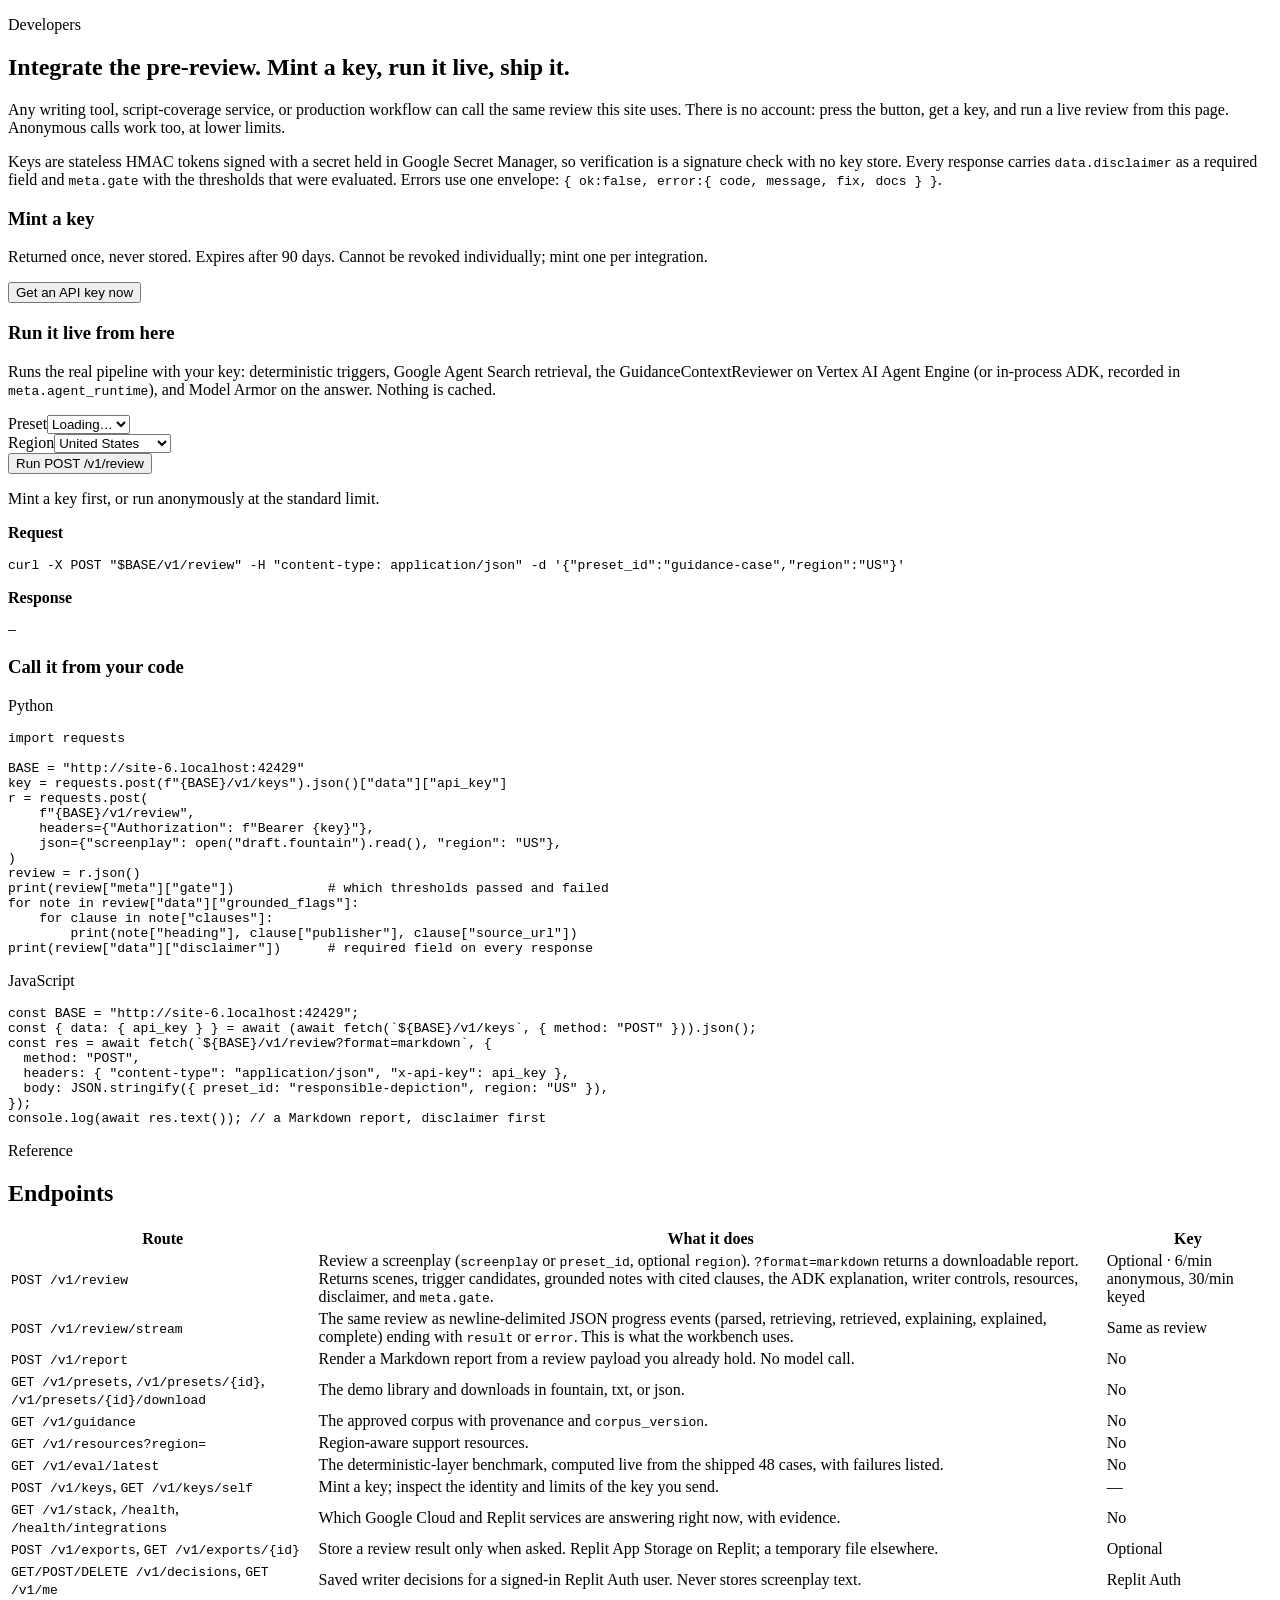
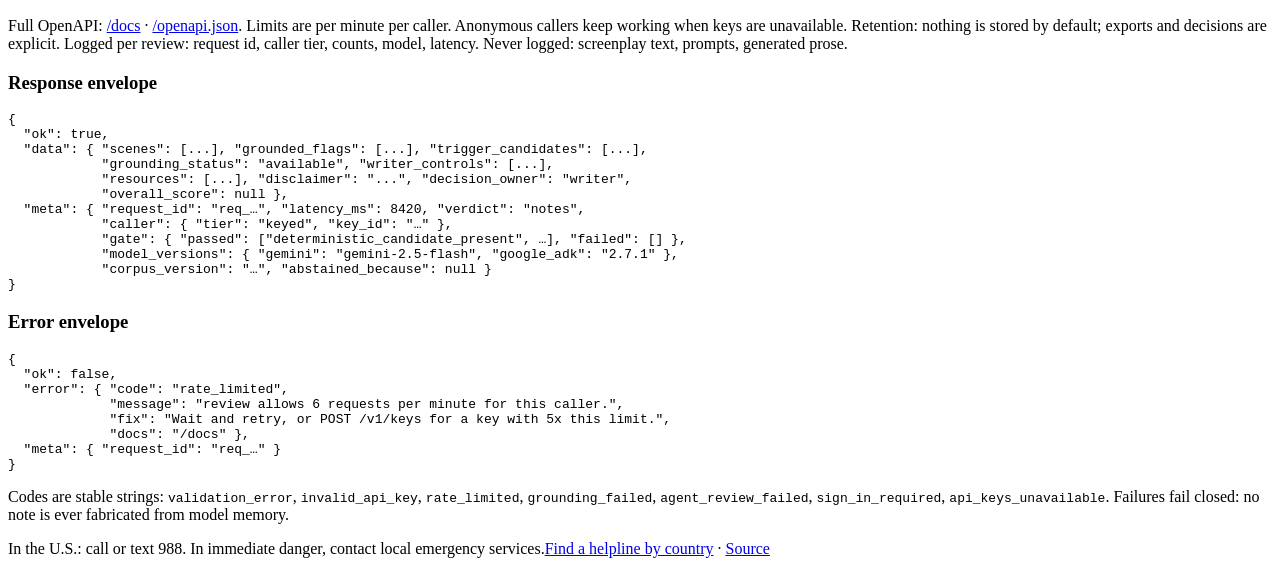
==== app/web/developers.html @ 669f7f49 "Presets, public API, Agent Engine, Model Armor, Replit adapters, live evaluation Six self-authored C" ====
<!doctype html>
<html lang="en" data-reading="plain">
<head>
  <meta charset="utf-8">
  <meta name="viewport" content="width=device-width, initial-scale=1">
  <meta name="description" content="Duty of Care public API: mint a key, run a review live, integrate the guidance-grounded pre-review into your own tools.">
  <title>Duty of Care · Developers</title>
  <link rel="stylesheet" href="/static/site.css">
</head>
<body>
  <main id="main">
    <section class="section shell"><p class="eyebrow">Developers</p><h2>Integrate the pre-review. Mint a key, run it live, ship it.</h2>
      <p class="deck" data-mode="plain">Any writing tool, script-coverage service, or production workflow can call the same review this site uses. There is no account: press the button, get a key, and run a live review from this page. Anonymous calls work too, at lower limits.</p>
      <p class="deck" data-mode="technical">Keys are stateless HMAC tokens signed with a secret held in Google Secret Manager, so verification is a signature check with no key store. Every response carries <code>data.disclaimer</code> as a required field and <code>meta.gate</code> with the thresholds that were evaluated. Errors use one envelope: <code>{ ok:false, error:{ code, message, fix, docs } }</code>.</p>
      <div class="steps">
        <article class="card"><h3>Mint a key</h3><p class="small">Returned once, never stored. Expires after 90 days. Cannot be revoked individually; mint one per integration.</p>
          <div class="actions"><button class="primary" type="button" data-mint>Get an API key now</button><button type="button" data-copy hidden>Copy</button><span class="small" data-mint-state></span></div>
          <div class="keybox" data-key hidden></div></article>
        <article class="card"><h3>Run it live from here</h3><p class="small">Runs the real pipeline with your key: deterministic triggers, Google Agent Search retrieval, the GuidanceContextReviewer on Vertex AI Agent Engine (or in-process ADK, recorded in <code>meta.agent_runtime</code>), and Model Armor on the answer. Nothing is cached.</p>
          <div class="runrow"><div><label for="run-preset">Preset</label><select id="run-preset"><option value="guidance-case">Loading…</option></select></div><div><label for="run-region">Region</label><select id="run-region"><option value="US">United States</option><option value="GB">United Kingdom</option><option value="CA">Canada</option><option value="AU">Australia</option></select></div><button class="primary" type="button" data-run>Run POST /v1/review</button></div>
          <p class="small" data-run-state>Mint a key first, or run anonymously at the standard limit.</p>
          <p class="small"><strong>Request</strong></p><pre data-curl>curl -X POST "$BASE/v1/review" -H "content-type: application/json" -d '{"preset_id":"guidance-case","region":"US"}'</pre>
          <p class="small"><strong>Response</strong> <span data-resp-meta></span></p><pre class="json" data-response>—</pre>
          <div class="actions" data-run-actions hidden><button type="button" data-dl-json>Download JSON</button><a class="btn" data-dl-md href="#">Download Markdown report</a></div></article>
        <article class="card"><h3>Call it from your code</h3>
          <p class="small">Python</p><pre>import requests

BASE = "<span data-base></span>"
key = requests.post(f"{BASE}/v1/keys").json()["data"]["api_key"]
r = requests.post(
    f"{BASE}/v1/review",
    headers={"Authorization": f"Bearer {key}"},
    json={"screenplay": open("draft.fountain").read(), "region": "US"},
)
review = r.json()
print(review["meta"]["gate"])            # which thresholds passed and failed
for note in review["data"]["grounded_flags"]:
    for clause in note["clauses"]:
        print(note["heading"], clause["publisher"], clause["source_url"])
print(review["data"]["disclaimer"])      # required field on every response</pre>
          <p class="small">JavaScript</p><pre>const BASE = "<span data-base></span>";
const { data: { api_key } } = await (await fetch(`${BASE}/v1/keys`, { method: "POST" })).json();
const res = await fetch(`${BASE}/v1/review?format=markdown`, {
  method: "POST",
  headers: { "content-type": "application/json", "x-api-key": api_key },
  body: JSON.stringify({ preset_id: "responsible-depiction", region: "US" }),
});
console.log(await res.text()); // a Markdown report, disclaimer first</pre></article>
      </div>
    </section>

    <section class="section shell"><p class="eyebrow">Reference</p><h2>Endpoints</h2>
      <div class="tablewrap"><table class="endpoints"><thead><tr><th>Route</th><th>What it does</th><th>Key</th></tr></thead><tbody>
        <tr><td><code>POST /v1/review</code></td><td>Review a screenplay (<code>screenplay</code> or <code>preset_id</code>, optional <code>region</code>). <code>?format=markdown</code> returns a downloadable report. Returns scenes, trigger candidates, grounded notes with cited clauses, the ADK explanation, writer controls, resources, disclaimer, and <code>meta.gate</code>.</td><td>Optional · 6/min anonymous, 30/min keyed</td></tr>
        <tr><td><code>POST /v1/review/stream</code></td><td>The same review as newline-delimited JSON progress events (parsed, retrieving, retrieved, explaining, explained, complete) ending with <code>result</code> or <code>error</code>. This is what the workbench uses.</td><td>Same as review</td></tr>
        <tr><td><code>POST /v1/report</code></td><td>Render a Markdown report from a review payload you already hold. No model call.</td><td>No</td></tr>
        <tr><td><code>GET /v1/presets</code>, <code>/v1/presets/{id}</code>, <code>/v1/presets/{id}/download</code></td><td>The demo library and downloads in fountain, txt, or json.</td><td>No</td></tr>
        <tr><td><code>GET /v1/guidance</code></td><td>The approved corpus with provenance and <code>corpus_version</code>.</td><td>No</td></tr>
        <tr><td><code>GET /v1/resources?region=</code></td><td>Region-aware support resources.</td><td>No</td></tr>
        <tr><td><code>GET /v1/eval/latest</code></td><td>The deterministic-layer benchmark, computed live from the shipped 48 cases, with failures listed.</td><td>No</td></tr>
        <tr><td><code>POST /v1/keys</code>, <code>GET /v1/keys/self</code></td><td>Mint a key; inspect the identity and limits of the key you send.</td><td>—</td></tr>
        <tr><td><code>GET /v1/stack</code>, <code>/health</code>, <code>/health/integrations</code></td><td>Which Google Cloud and Replit services are answering right now, with evidence.</td><td>No</td></tr>
        <tr><td><code>POST /v1/exports</code>, <code>GET /v1/exports/{id}</code></td><td>Store a review result only when asked. Replit App Storage on Replit; a temporary file elsewhere.</td><td>Optional</td></tr>
        <tr><td><code>GET/POST/DELETE /v1/decisions</code>, <code>GET /v1/me</code></td><td>Saved writer decisions for a signed-in Replit Auth user. Never stores screenplay text.</td><td>Replit Auth</td></tr>
      </tbody></table></div>
      <p class="small">Full OpenAPI: <a href="/docs">/docs</a> · <a href="/openapi.json">/openapi.json</a>. Limits are per minute per caller. Anonymous callers keep working when keys are unavailable. Retention: nothing is stored by default; exports and decisions are explicit. Logged per review: request id, caller tier, counts, model, latency. Never logged: screenplay text, prompts, generated prose.</p>
      <div class="grid"><article class="card"><h3>Response envelope</h3><pre>{
  "ok": true,
  "data": { "scenes": [...], "grounded_flags": [...], "trigger_candidates": [...],
            "grounding_status": "available", "writer_controls": [...],
            "resources": [...], "disclaimer": "...", "decision_owner": "writer",
            "overall_score": null },
  "meta": { "request_id": "req_…", "latency_ms": 8420, "verdict": "notes",
            "caller": { "tier": "keyed", "key_id": "…" },
            "gate": { "passed": ["deterministic_candidate_present", …], "failed": [] },
            "model_versions": { "gemini": "gemini-2.5-flash", "google_adk": "2.7.1" },
            "corpus_version": "…", "abstained_because": null }
}</pre></article><article class="card"><h3>Error envelope</h3><pre>{
  "ok": false,
  "error": { "code": "rate_limited",
             "message": "review allows 6 requests per minute for this caller.",
             "fix": "Wait and retry, or POST /v1/keys for a key with 5x this limit.",
             "docs": "/docs" },
  "meta": { "request_id": "req_…" }
}</pre><p class="small">Codes are stable strings: <code>validation_error</code>, <code>invalid_api_key</code>, <code>rate_limited</code>, <code>grounding_failed</code>, <code>agent_review_failed</code>, <code>sign_in_required</code>, <code>api_keys_unavailable</code>. Failures fail closed: no note is ever fabricated from model memory.</p></article></div>
    </section>
  </main>
  <footer class="crisis"><div class="shell"><span class="resource">In the U.S.: call or text 988. In immediate danger, contact local emergency services.</span><span><a href="https://findahelpline.com/">Find a helpline by country</a> · <a href="https://github.com/usv240/duty-of-care">Source</a></span></div></footer>
  <script src="/static/site.js"></script>
  <script>
    const $ = window.$q; let apiKey = null, lastRun = null;
    const BASE = location.origin;
    document.querySelectorAll('[data-base]').forEach(s => s.textContent = BASE);
    function curl() {
      const preset = $('#run-preset').value, region = $('#run-region').value;
      const auth = apiKey ? ' \\\n  -H "Authorization: Bearer ' + apiKey + '"' : '';
      $('[data-curl]').textContent = 'curl -X POST "' + BASE + '/v1/review"' + auth + ' \\\n  -H "content-type: application/json" \\\n  -d \'{"preset_id":"' + preset + '","region":"' + region + '"}\'';
    }
    async function init() {
      try { const p = await careFetch('/v1/presets'); const sel = $('#run-preset'); sel.replaceChildren(); p.data.presets.forEach(x => { const o = el('option', x.title + ' (' + x.id + ')'); o.value = x.id; sel.append(o); }); } catch { /* keep default */ }
      try { const s = await careFetch('/v1/keys/self'); if (!s.data.keys_available) { $('[data-mint-state]').textContent = 'Keys are not enabled on this host; anonymous calls still work.'; $('[data-mint]').disabled = true; } } catch { /* ignore */ }
      curl();
      $('#run-preset').onchange = curl; $('#run-region').onchange = curl;
    }
    $('[data-mint]').onclick = async () => {
      const st = $('[data-mint-state]'); st.textContent = 'Minting…';
      try {
        const r = await careFetch('/v1/keys', { method: 'POST' }); apiKey = r.data.api_key;
        const box = $('[data-key]'); box.hidden = false; box.textContent = apiKey;
        st.textContent = 'Key ' + r.data.key_id + ' · ' + r.data.quota_multiplier + 'x limits · expires in ' + r.data.expires_after_days + ' days. Shown once.';
        const cp = $('[data-copy]'); cp.hidden = false; cp.onclick = async () => { try { await navigator.clipboard.writeText(apiKey); cp.textContent = 'Copied'; } catch { cp.textContent = 'Select and copy'; } };
        $('[data-run-state]').textContent = 'Ready: the live run will send Authorization: Bearer ' + r.data.key_id + '…'; curl();
      } catch (err) { st.textContent = err.message; }
    };
    $('[data-run]').onclick = async () => {
      const btn = $('[data-run]'); btn.disabled = true; const st = $('[data-run-state]'); st.textContent = 'Running the live pipeline…';
      const out = $('[data-response]'); out.textContent = '…';
      const headers = { 'content-type': 'application/json' }; if (apiKey) headers['authorization'] = 'Bearer ' + apiKey;
      const body = { preset_id: $('#run-preset').value, region: $('#run-region').value };
      const started = performance.now();
      try {
        const r = await fetch('/v1/review', { method: 'POST', headers, body: JSON.stringify(body) });
        const p = await r.json(); const ms = Math.round(performance.now() - started);
        out.textContent = JSON.stringify(p, null, 2);
        $('[data-resp-meta]').textContent = 'HTTP ' + r.status + ' · ' + ms + ' ms round trip' + (p.meta ? ' · caller ' + (p.meta.caller ? p.meta.caller.tier : '') + ' · gate passed ' + (p.meta.gate ? p.meta.gate.passed.length : 0) + ', failed ' + (p.meta.gate ? p.meta.gate.failed.length : 0) : '');
        if (r.ok) {
          lastRun = p; st.textContent = 'Complete · ' + p.data.grounded_flags.length + ' guidance note(s), ' + p.data.trigger_candidates.length + ' candidate(s). The writer decides.';
          const acts = $('[data-run-actions]'); acts.hidden = false;
          $('[data-dl-json]').onclick = () => downloadText('duty-of-care-' + p.meta.request_id + '.json', JSON.stringify(p, null, 2), 'application/json');
          $('[data-dl-md]').onclick = async e => { e.preventDefault(); const rr = await fetch('/v1/report', { method: 'POST', headers: { 'content-type': 'application/json' }, body: JSON.stringify({ title: body.preset_id, review: p.data, meta: p.meta }) }); downloadText('duty-of-care-' + p.meta.request_id + '.md', await rr.text(), 'text/markdown'); };
        } else st.textContent = (p.error && (p.error.message + ' ' + (p.error.fix || ''))) || ('HTTP ' + r.status);
      } catch (err) { st.textContent = err.message; out.textContent = err.message; } finally { btn.disabled = false; }
    };
    document.addEventListener('shell:ready', init);
  </script>
</body>
</html>
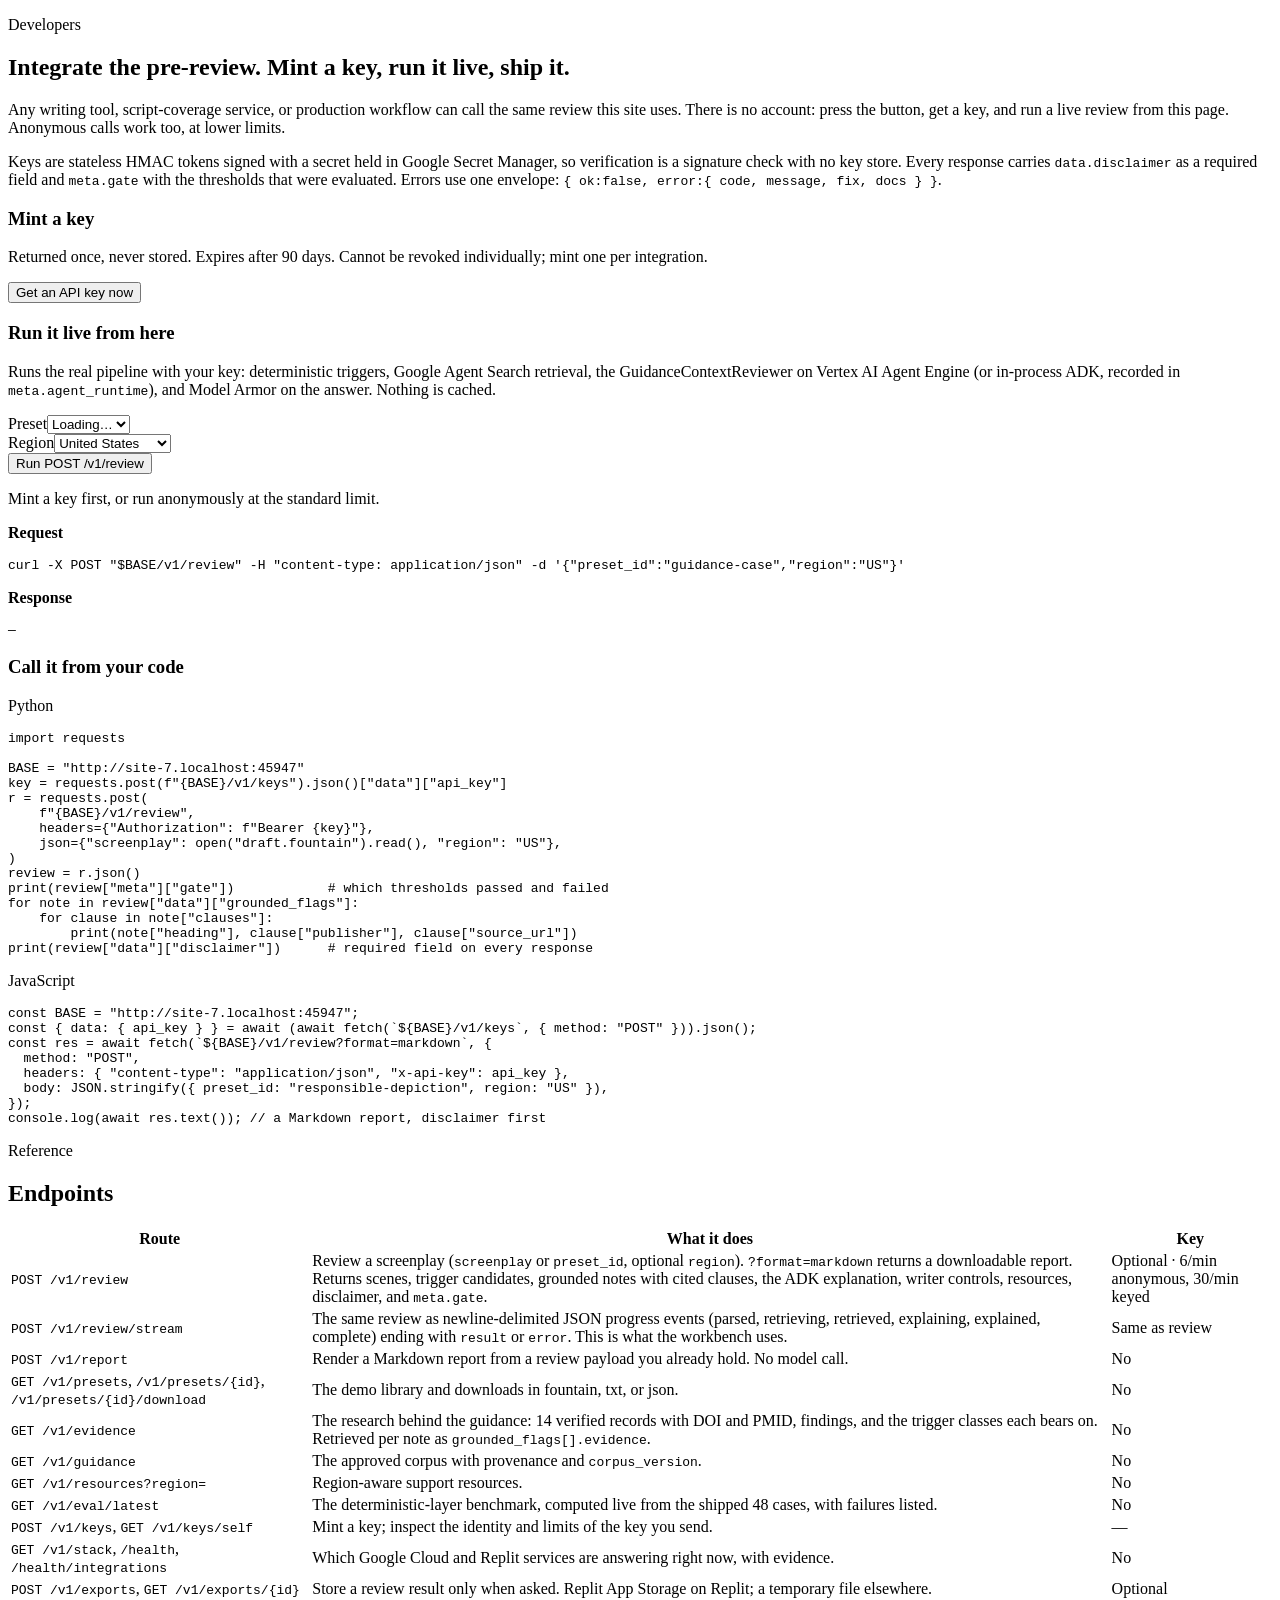
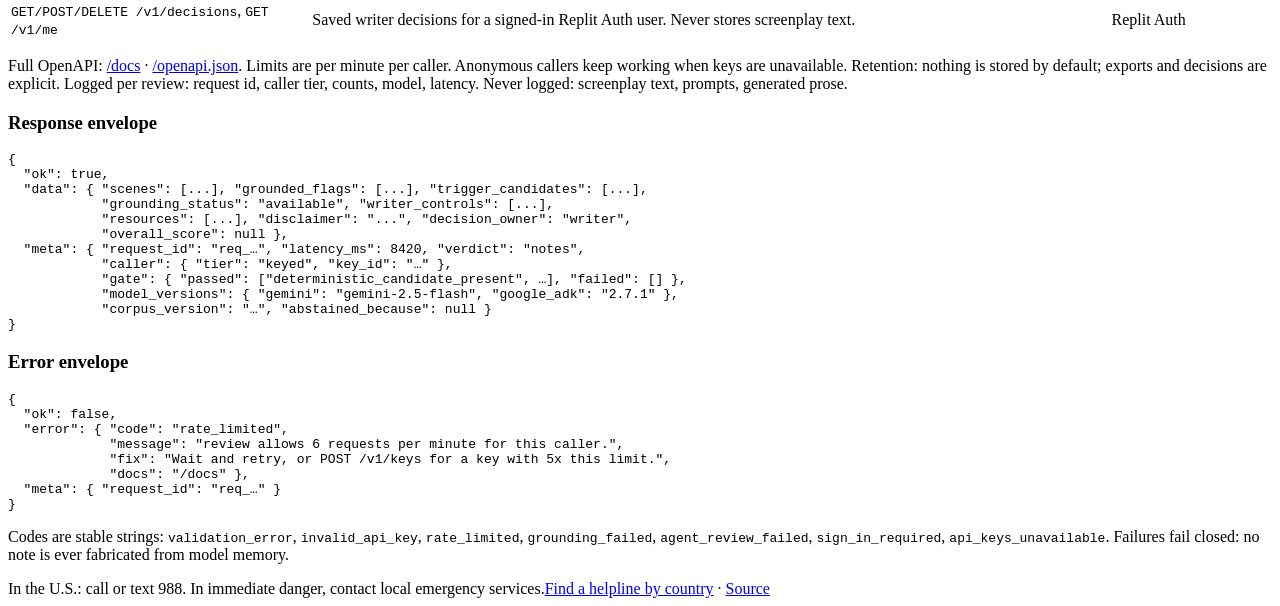
==== commit a8a026c4: "Evidence base, Vertex AI evaluation judge, Cloud Monitoring, and the Devpost materials Fourteen peer" ====
--- a/app/web/developers.html
+++ b/app/web/developers.html
@@ -55,6 +55,7 @@
         <tr><td><code>POST /v1/review/stream</code></td><td>The same review as newline-delimited JSON progress events (parsed, retrieving, retrieved, explaining, explained, complete) ending with <code>result</code> or <code>error</code>. This is what the workbench uses.</td><td>Same as review</td></tr>
         <tr><td><code>POST /v1/report</code></td><td>Render a Markdown report from a review payload you already hold. No model call.</td><td>No</td></tr>
         <tr><td><code>GET /v1/presets</code>, <code>/v1/presets/{id}</code>, <code>/v1/presets/{id}/download</code></td><td>The demo library and downloads in fountain, txt, or json.</td><td>No</td></tr>
+        <tr><td><code>GET /v1/evidence</code></td><td>The research behind the guidance: 14 verified records with DOI and PMID, findings, and the trigger classes each bears on. Retrieved per note as <code>grounded_flags[].evidence</code>.</td><td>No</td></tr>
         <tr><td><code>GET /v1/guidance</code></td><td>The approved corpus with provenance and <code>corpus_version</code>.</td><td>No</td></tr>
         <tr><td><code>GET /v1/resources?region=</code></td><td>Region-aware support resources.</td><td>No</td></tr>
         <tr><td><code>GET /v1/eval/latest</code></td><td>The deterministic-layer benchmark, computed live from the shipped 48 cases, with failures listed.</td><td>No</td></tr>
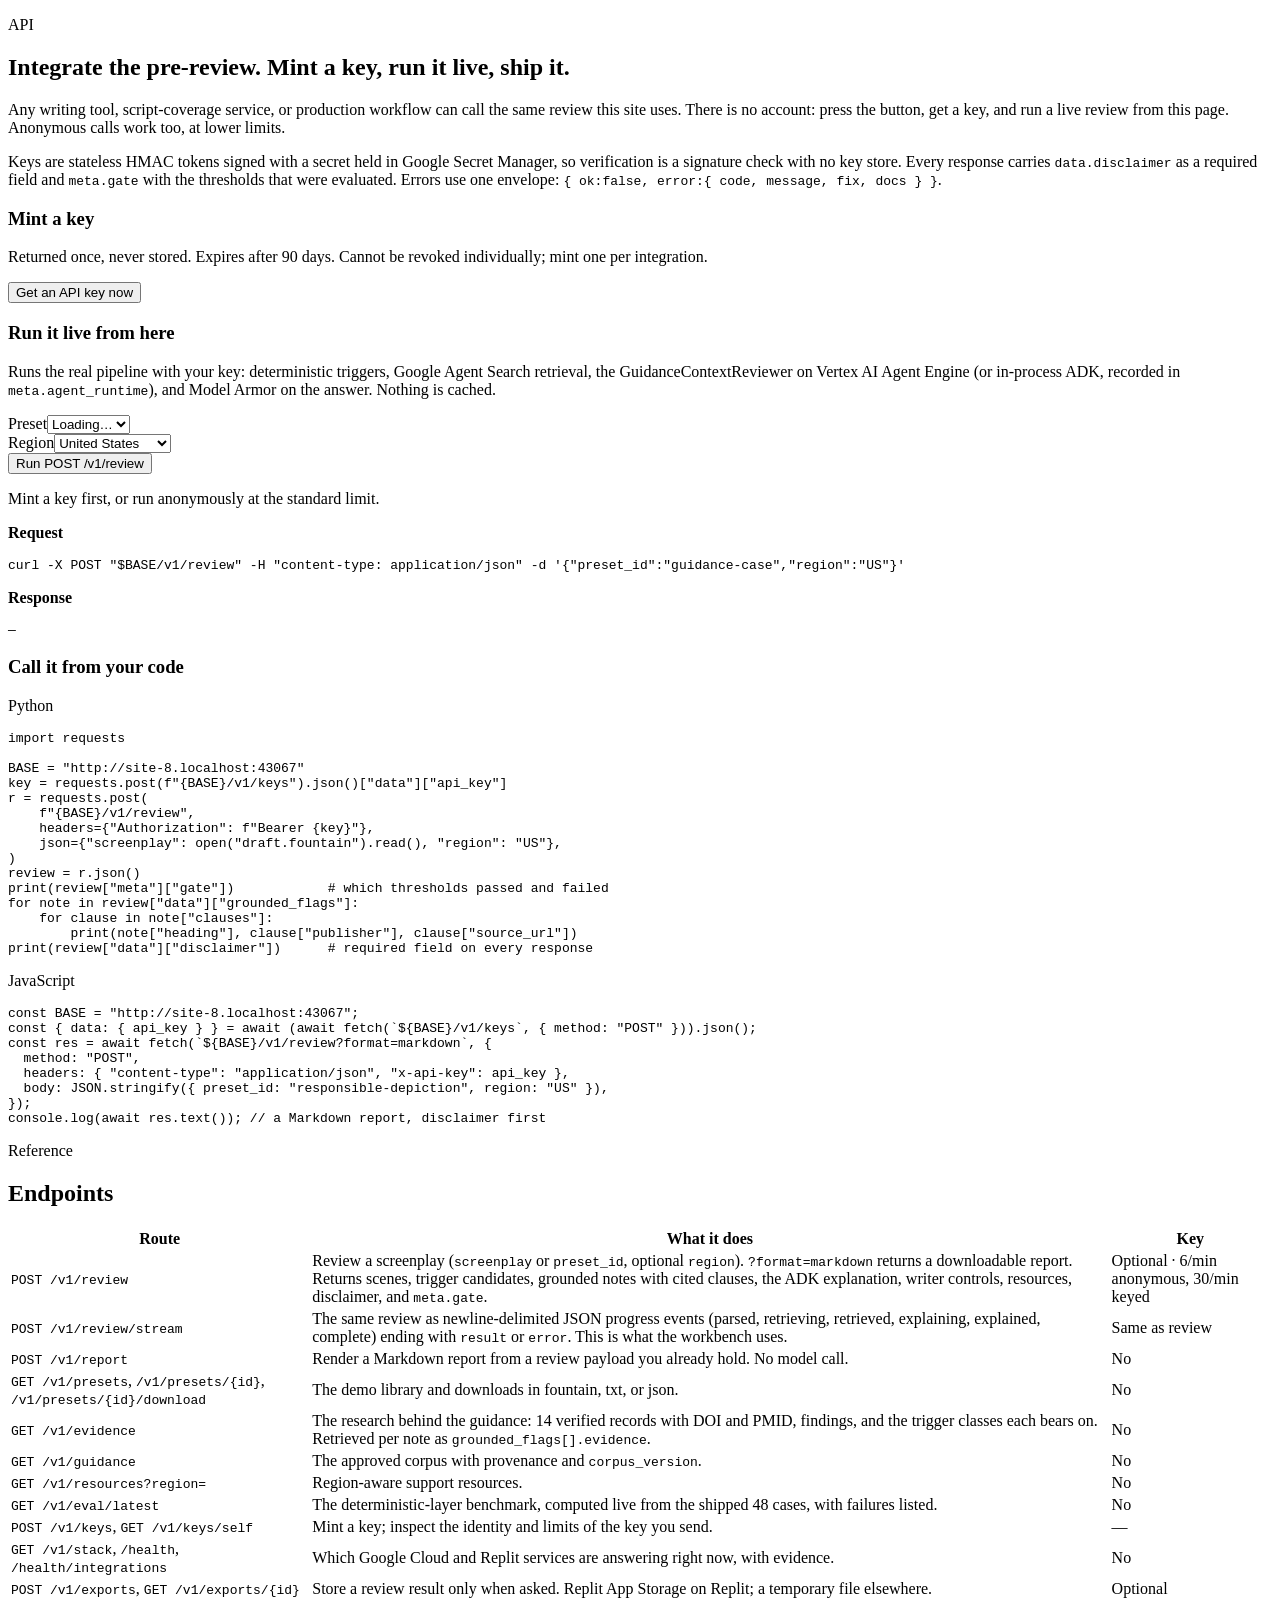
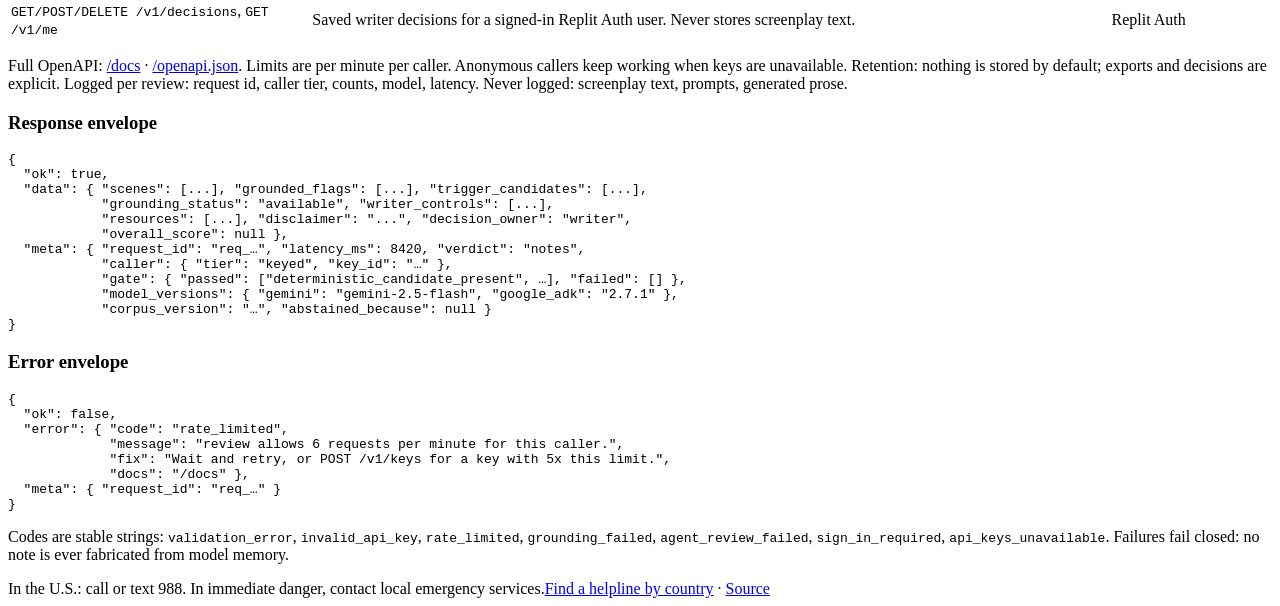
==== commit 150659f6: "Call the API page API, and take the sales voice out of the script The nav said Developers for the pa" ====
--- a/app/web/developers.html
+++ b/app/web/developers.html
@@ -9,7 +9,7 @@
 </head>
 <body>
   <main id="main">
-    <section class="section shell"><p class="eyebrow">Developers</p><h2>Integrate the pre-review. Mint a key, run it live, ship it.</h2>
+    <section class="section shell"><p class="eyebrow">API</p><h2>Integrate the pre-review. Mint a key, run it live, ship it.</h2>
       <p class="deck" data-mode="plain">Any writing tool, script-coverage service, or production workflow can call the same review this site uses. There is no account: press the button, get a key, and run a live review from this page. Anonymous calls work too, at lower limits.</p>
       <p class="deck" data-mode="technical">Keys are stateless HMAC tokens signed with a secret held in Google Secret Manager, so verification is a signature check with no key store. Every response carries <code>data.disclaimer</code> as a required field and <code>meta.gate</code> with the thresholds that were evaluated. Errors use one envelope: <code>{ ok:false, error:{ code, message, fix, docs } }</code>.</p>
       <div class="steps">
